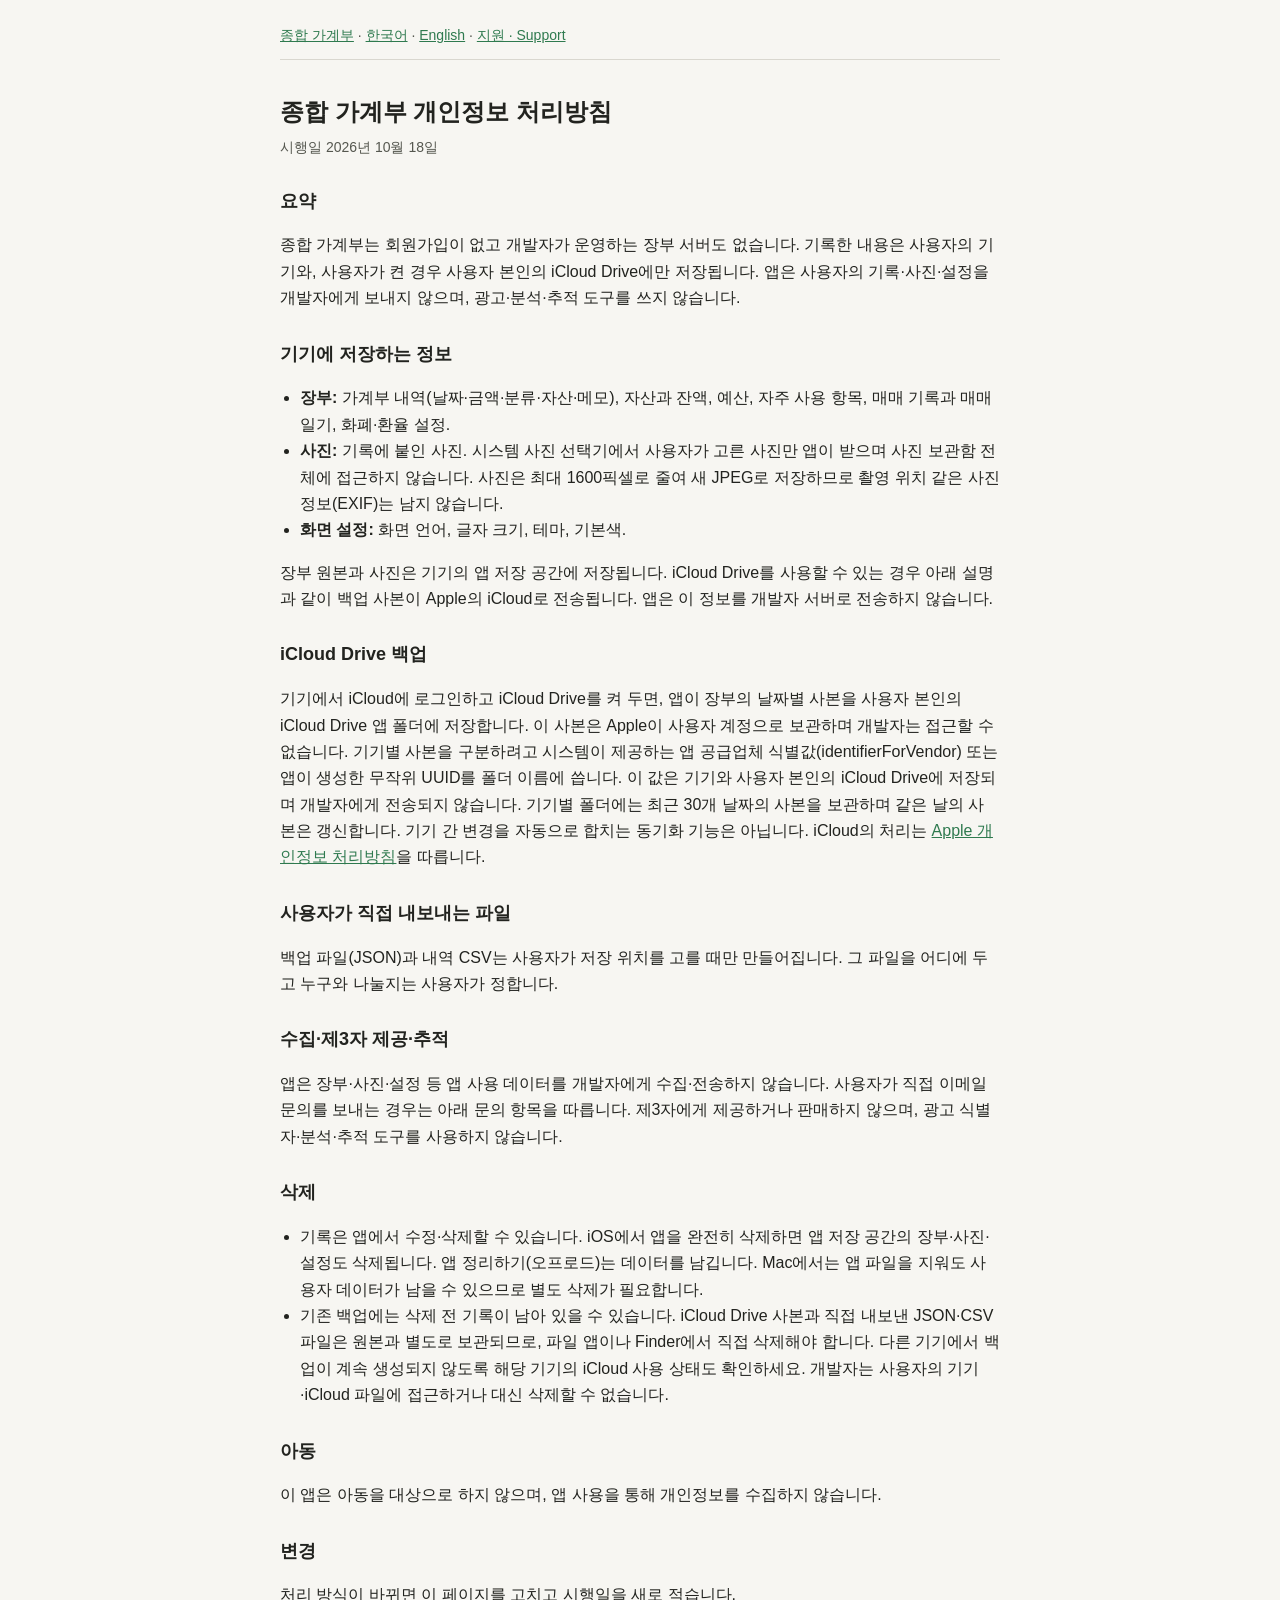
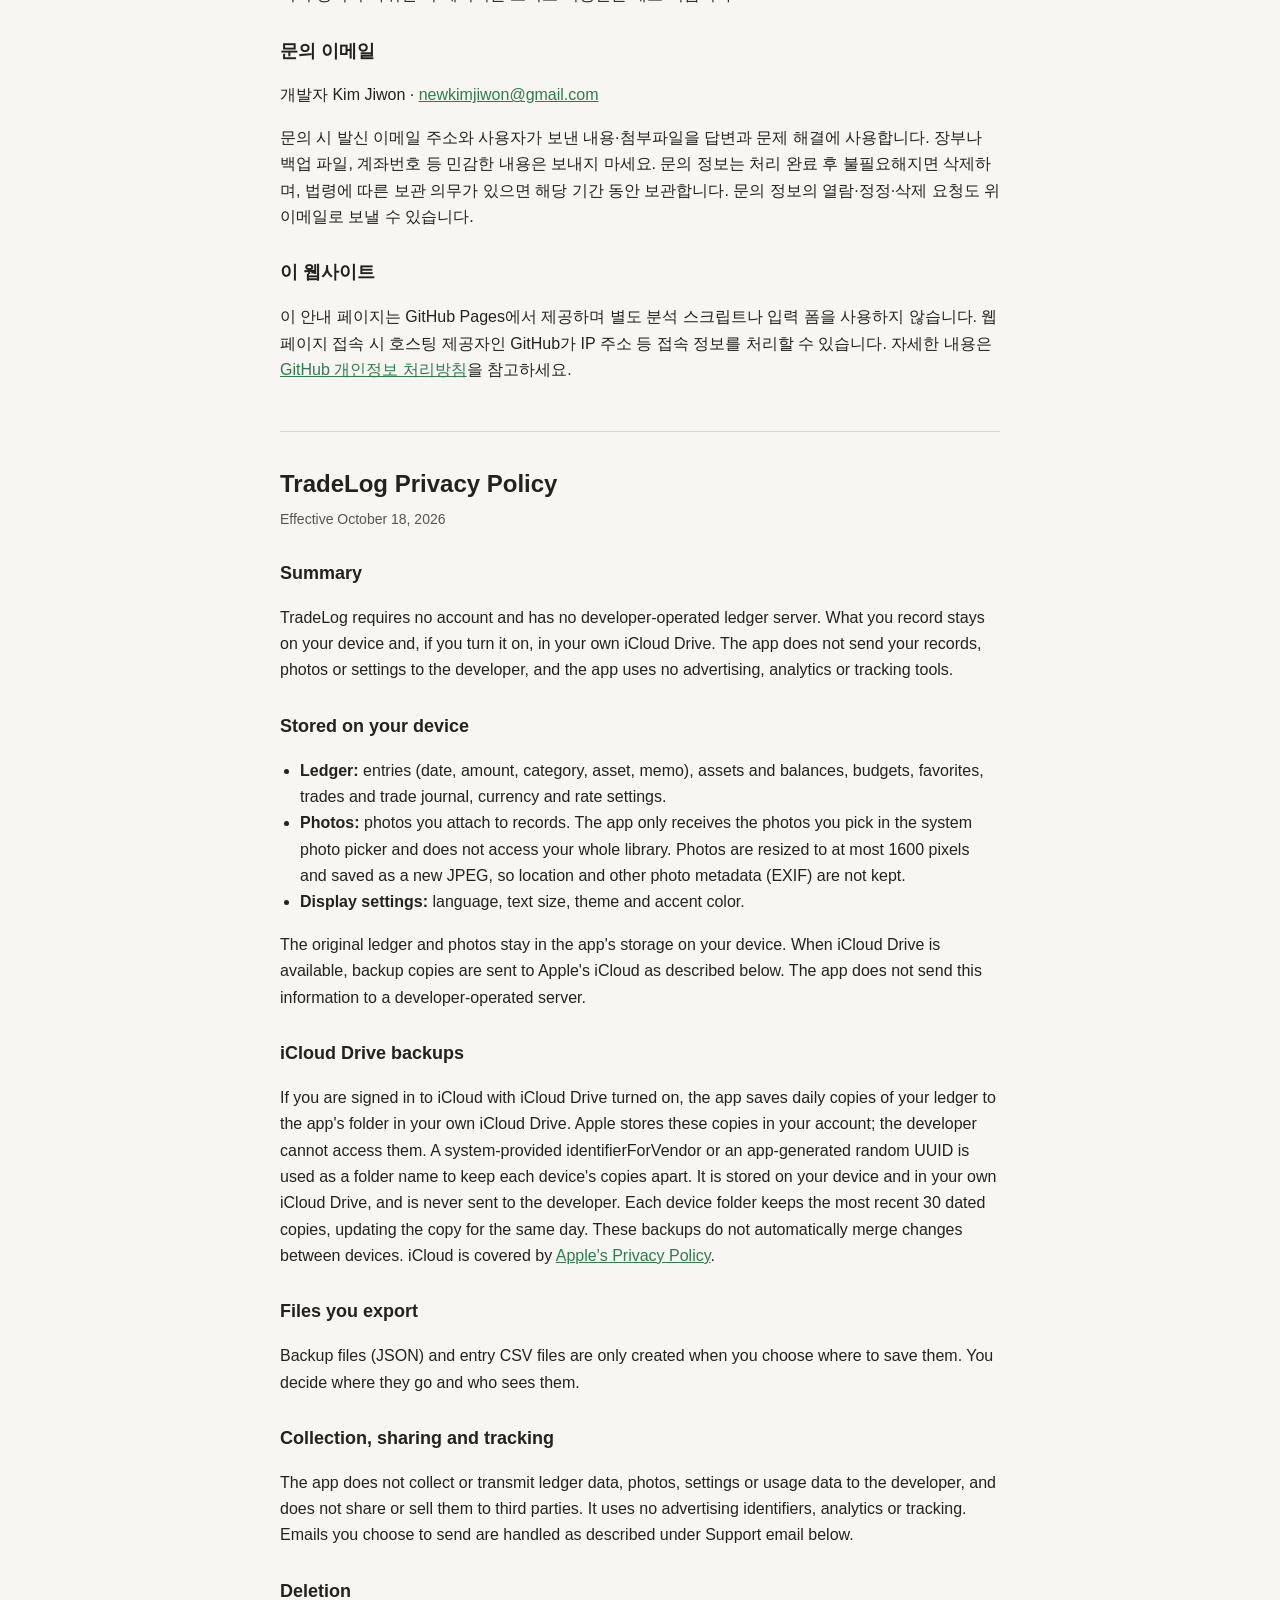
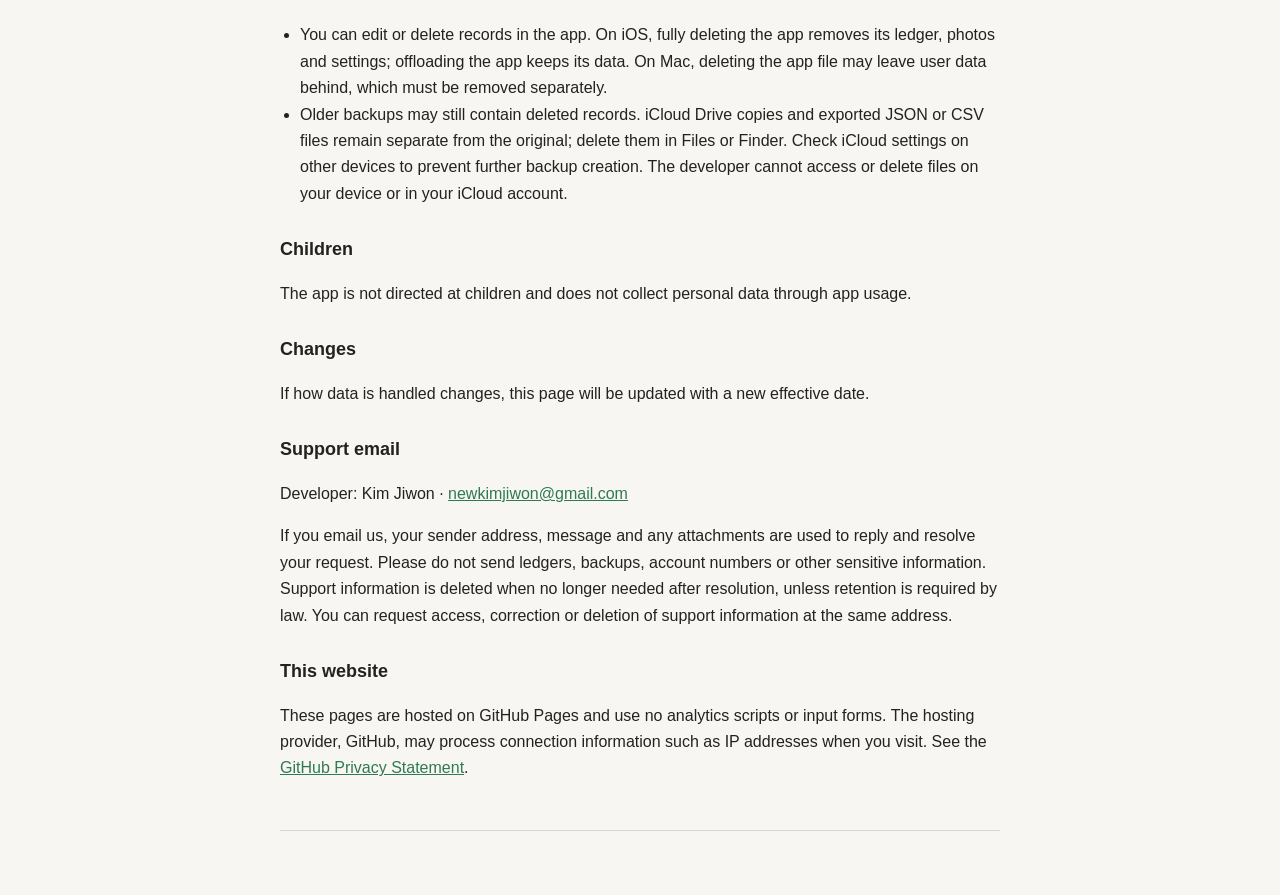
==== privacy.html @ f914785f "docs: 종합 가계부 개인정보 처리방침과 지원 페이지 공개" ====
<!doctype html>
<html lang="ko">
<head>
<meta charset="utf-8">
<meta name="viewport" content="width=device-width, initial-scale=1">
<meta name="description" content="종합 가계부(TradeLog)의 개인정보 처리방침과 고객 지원 안내입니다.">
<title>종합 가계부 개인정보 처리방침</title>
<link rel="stylesheet" href="site.css">
</head>
<body>
<main>
<nav><a href="index.html">종합 가계부</a> · <a href="#ko">한국어</a> · <a href="#en">English</a> · <a href="support.html">지원 · Support</a></nav>

<article id="ko" lang="ko">
<h1>종합 가계부 개인정보 처리방침</h1>
<p class="meta">시행일 2026년 10월 18일</p>

<h2>요약</h2>
<p>종합 가계부는 회원가입이 없고 개발자가 운영하는 장부 서버도 없습니다. 기록한 내용은 사용자의 기기와, 사용자가 켠 경우 사용자 본인의 iCloud Drive에만 저장됩니다. 앱은 사용자의 기록·사진·설정을 개발자에게 보내지 않으며, 광고·분석·추적 도구를 쓰지 않습니다.</p>

<h2>기기에 저장하는 정보</h2>
<ul>
<li><b>장부:</b> 가계부 내역(날짜·금액·분류·자산·메모), 자산과 잔액, 예산, 자주 사용 항목, 매매 기록과 매매일기, 화폐·환율 설정.</li>
<li><b>사진:</b> 기록에 붙인 사진. 시스템 사진 선택기에서 사용자가 고른 사진만 앱이 받으며 사진 보관함 전체에 접근하지 않습니다. 사진은 최대 1600픽셀로 줄여 새 JPEG로 저장하므로 촬영 위치 같은 사진 정보(EXIF)는 남지 않습니다.</li>
<li><b>화면 설정:</b> 화면 언어, 글자 크기, 테마, 기본색.</li>
</ul>
<p>장부 원본과 사진은 기기의 앱 저장 공간에 저장됩니다. iCloud Drive를 사용할 수 있는 경우 아래 설명과 같이 백업 사본이 Apple의 iCloud로 전송됩니다. 앱은 이 정보를 개발자 서버로 전송하지 않습니다.</p>

<h2>iCloud Drive 백업</h2>
<p>기기에서 iCloud에 로그인하고 iCloud Drive를 켜 두면, 앱이 장부의 날짜별 사본을 사용자 본인의 iCloud Drive 앱 폴더에 저장합니다. 이 사본은 Apple이 사용자 계정으로 보관하며 개발자는 접근할 수 없습니다. 기기별 사본을 구분하려고 시스템이 제공하는 앱 공급업체 식별값(identifierForVendor) 또는 앱이 생성한 무작위 UUID를 폴더 이름에 씁니다. 이 값은 기기와 사용자 본인의 iCloud Drive에 저장되며 개발자에게 전송되지 않습니다. 기기별 폴더에는 최근 30개 날짜의 사본을 보관하며 같은 날의 사본은 갱신합니다. 기기 간 변경을 자동으로 합치는 동기화 기능은 아닙니다. iCloud의 처리는 <a href="https://www.apple.com/legal/privacy/">Apple 개인정보 처리방침</a>을 따릅니다.</p>

<h2>사용자가 직접 내보내는 파일</h2>
<p>백업 파일(JSON)과 내역 CSV는 사용자가 저장 위치를 고를 때만 만들어집니다. 그 파일을 어디에 두고 누구와 나눌지는 사용자가 정합니다.</p>

<h2>수집·제3자 제공·추적</h2>
<p>앱은 장부·사진·설정 등 앱 사용 데이터를 개발자에게 수집·전송하지 않습니다. 사용자가 직접 이메일 문의를 보내는 경우는 아래 문의 항목을 따릅니다. 제3자에게 제공하거나 판매하지 않으며, 광고 식별자·분석·추적 도구를 사용하지 않습니다.</p>

<h2>삭제</h2>
<ul>
<li>기록은 앱에서 수정·삭제할 수 있습니다. iOS에서 앱을 완전히 삭제하면 앱 저장 공간의 장부·사진·설정도 삭제됩니다. 앱 정리하기(오프로드)는 데이터를 남깁니다. Mac에서는 앱 파일을 지워도 사용자 데이터가 남을 수 있으므로 별도 삭제가 필요합니다.</li>
<li>기존 백업에는 삭제 전 기록이 남아 있을 수 있습니다. iCloud Drive 사본과 직접 내보낸 JSON·CSV 파일은 원본과 별도로 보관되므로, 파일 앱이나 Finder에서 직접 삭제해야 합니다. 다른 기기에서 백업이 계속 생성되지 않도록 해당 기기의 iCloud 사용 상태도 확인하세요. 개발자는 사용자의 기기·iCloud 파일에 접근하거나 대신 삭제할 수 없습니다.</li>
</ul>

<h2>아동</h2>
<p>이 앱은 아동을 대상으로 하지 않으며, 앱 사용을 통해 개인정보를 수집하지 않습니다.</p>

<h2>변경</h2>
<p>처리 방식이 바뀌면 이 페이지를 고치고 시행일을 새로 적습니다.</p>

<h2>문의 이메일</h2>
<p>개발자 Kim Jiwon · <a href="mailto:newkimjiwon@gmail.com">newkimjiwon@gmail.com</a></p>
<p>문의 시 발신 이메일 주소와 사용자가 보낸 내용·첨부파일을 답변과 문제 해결에 사용합니다. 장부나 백업 파일, 계좌번호 등 민감한 내용은 보내지 마세요. 문의 정보는 처리 완료 후 불필요해지면 삭제하며, 법령에 따른 보관 의무가 있으면 해당 기간 동안 보관합니다. 문의 정보의 열람·정정·삭제 요청도 위 이메일로 보낼 수 있습니다.</p>
<h2>이 웹사이트</h2>
<p>이 안내 페이지는 GitHub Pages에서 제공하며 별도 분석 스크립트나 입력 폼을 사용하지 않습니다. 웹페이지 접속 시 호스팅 제공자인 GitHub가 IP 주소 등 접속 정보를 처리할 수 있습니다. 자세한 내용은 <a href="https://docs.github.com/en/site-policy/privacy-policies/github-general-privacy-statement">GitHub 개인정보 처리방침</a>을 참고하세요.</p>
</article>

<article id="en" lang="en">
<h1>TradeLog Privacy Policy</h1>
<p class="meta">Effective October 18, 2026</p>

<h2>Summary</h2>
<p>TradeLog requires no account and has no developer-operated ledger server. What you record stays on your device and, if you turn it on, in your own iCloud Drive. The app does not send your records, photos or settings to the developer, and the app uses no advertising, analytics or tracking tools.</p>

<h2>Stored on your device</h2>
<ul>
<li><b>Ledger:</b> entries (date, amount, category, asset, memo), assets and balances, budgets, favorites, trades and trade journal, currency and rate settings.</li>
<li><b>Photos:</b> photos you attach to records. The app only receives the photos you pick in the system photo picker and does not access your whole library. Photos are resized to at most 1600 pixels and saved as a new JPEG, so location and other photo metadata (EXIF) are not kept.</li>
<li><b>Display settings:</b> language, text size, theme and accent color.</li>
</ul>
<p>The original ledger and photos stay in the app's storage on your device. When iCloud Drive is available, backup copies are sent to Apple's iCloud as described below. The app does not send this information to a developer-operated server.</p>

<h2>iCloud Drive backups</h2>
<p>If you are signed in to iCloud with iCloud Drive turned on, the app saves daily copies of your ledger to the app's folder in your own iCloud Drive. Apple stores these copies in your account; the developer cannot access them. A system-provided identifierForVendor or an app-generated random UUID is used as a folder name to keep each device's copies apart. It is stored on your device and in your own iCloud Drive, and is never sent to the developer. Each device folder keeps the most recent 30 dated copies, updating the copy for the same day. These backups do not automatically merge changes between devices. iCloud is covered by <a href="https://www.apple.com/legal/privacy/">Apple's Privacy Policy</a>.</p>

<h2>Files you export</h2>
<p>Backup files (JSON) and entry CSV files are only created when you choose where to save them. You decide where they go and who sees them.</p>

<h2>Collection, sharing and tracking</h2>
<p>The app does not collect or transmit ledger data, photos, settings or usage data to the developer, and does not share or sell them to third parties. It uses no advertising identifiers, analytics or tracking. Emails you choose to send are handled as described under Support email below.</p>

<h2>Deletion</h2>
<ul>
<li>You can edit or delete records in the app. On iOS, fully deleting the app removes its ledger, photos and settings; offloading the app keeps its data. On Mac, deleting the app file may leave user data behind, which must be removed separately.</li>
<li>Older backups may still contain deleted records. iCloud Drive copies and exported JSON or CSV files remain separate from the original; delete them in Files or Finder. Check iCloud settings on other devices to prevent further backup creation. The developer cannot access or delete files on your device or in your iCloud account.</li>
</ul>

<h2>Children</h2>
<p>The app is not directed at children and does not collect personal data through app usage.</p>

<h2>Changes</h2>
<p>If how data is handled changes, this page will be updated with a new effective date.</p>

<h2>Support email</h2>
<p>Developer: Kim Jiwon · <a href="mailto:newkimjiwon@gmail.com">newkimjiwon@gmail.com</a></p>
<p>If you email us, your sender address, message and any attachments are used to reply and resolve your request. Please do not send ledgers, backups, account numbers or other sensitive information. Support information is deleted when no longer needed after resolution, unless retention is required by law. You can request access, correction or deletion of support information at the same address.</p>
<h2>This website</h2>
<p>These pages are hosted on GitHub Pages and use no analytics scripts or input forms. The hosting provider, GitHub, may process connection information such as IP addresses when you visit. See the <a href="https://docs.github.com/en/site-policy/privacy-policies/github-general-privacy-statement">GitHub Privacy Statement</a>.</p>
</article>
</main>
</body>
</html>
---- site.css ----
:root{--bg:#f7f6f2;--ink:#22231f;--ink-2:#55574f;--rule:#d9d7cf;--accent:#2f7a4f;color-scheme:light dark}
@media (prefers-color-scheme:dark){:root{--bg:#232320;--ink:#ecebe6;--ink-2:#a9a89f;--rule:#3a3a35;--accent:#8fd19e}}
body{margin:0;background:var(--bg);color:var(--ink);font:16px/1.65 -apple-system,BlinkMacSystemFont,"Apple SD Gothic Neo","Noto Sans KR",sans-serif}
main{max-width:720px;margin:0 auto;padding:24px 16px 64px}
nav{font-size:14px;color:var(--ink-2);padding-bottom:12px;border-bottom:1px solid var(--rule)}
a{color:var(--accent)}
article{padding:8px 0 32px;border-bottom:1px solid var(--rule)}
h1{font-size:24px;margin:24px 0 4px}
h2{font-size:18px;margin:28px 0 6px}
h3{font-size:16px;margin:20px 0 4px}
.meta{color:var(--ink-2);font-size:14px;margin:0}
ul{padding-left:20px}
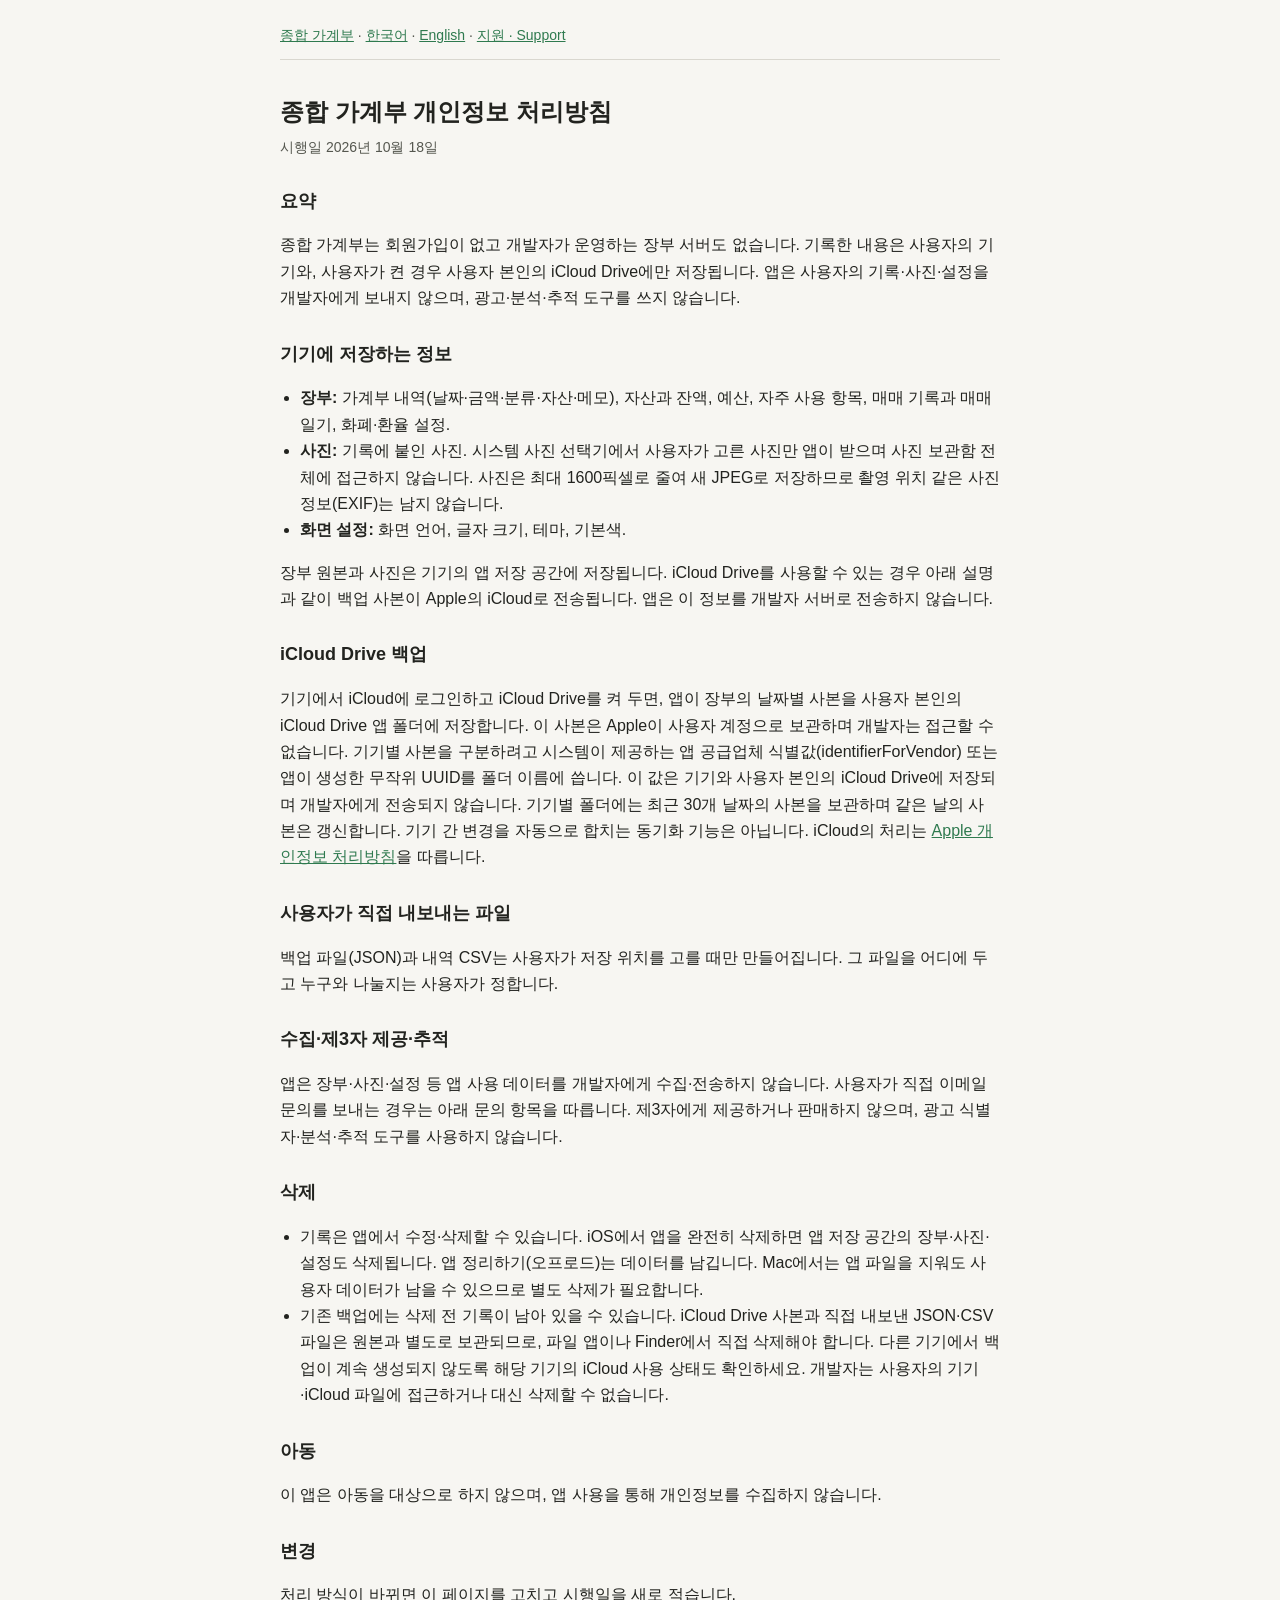
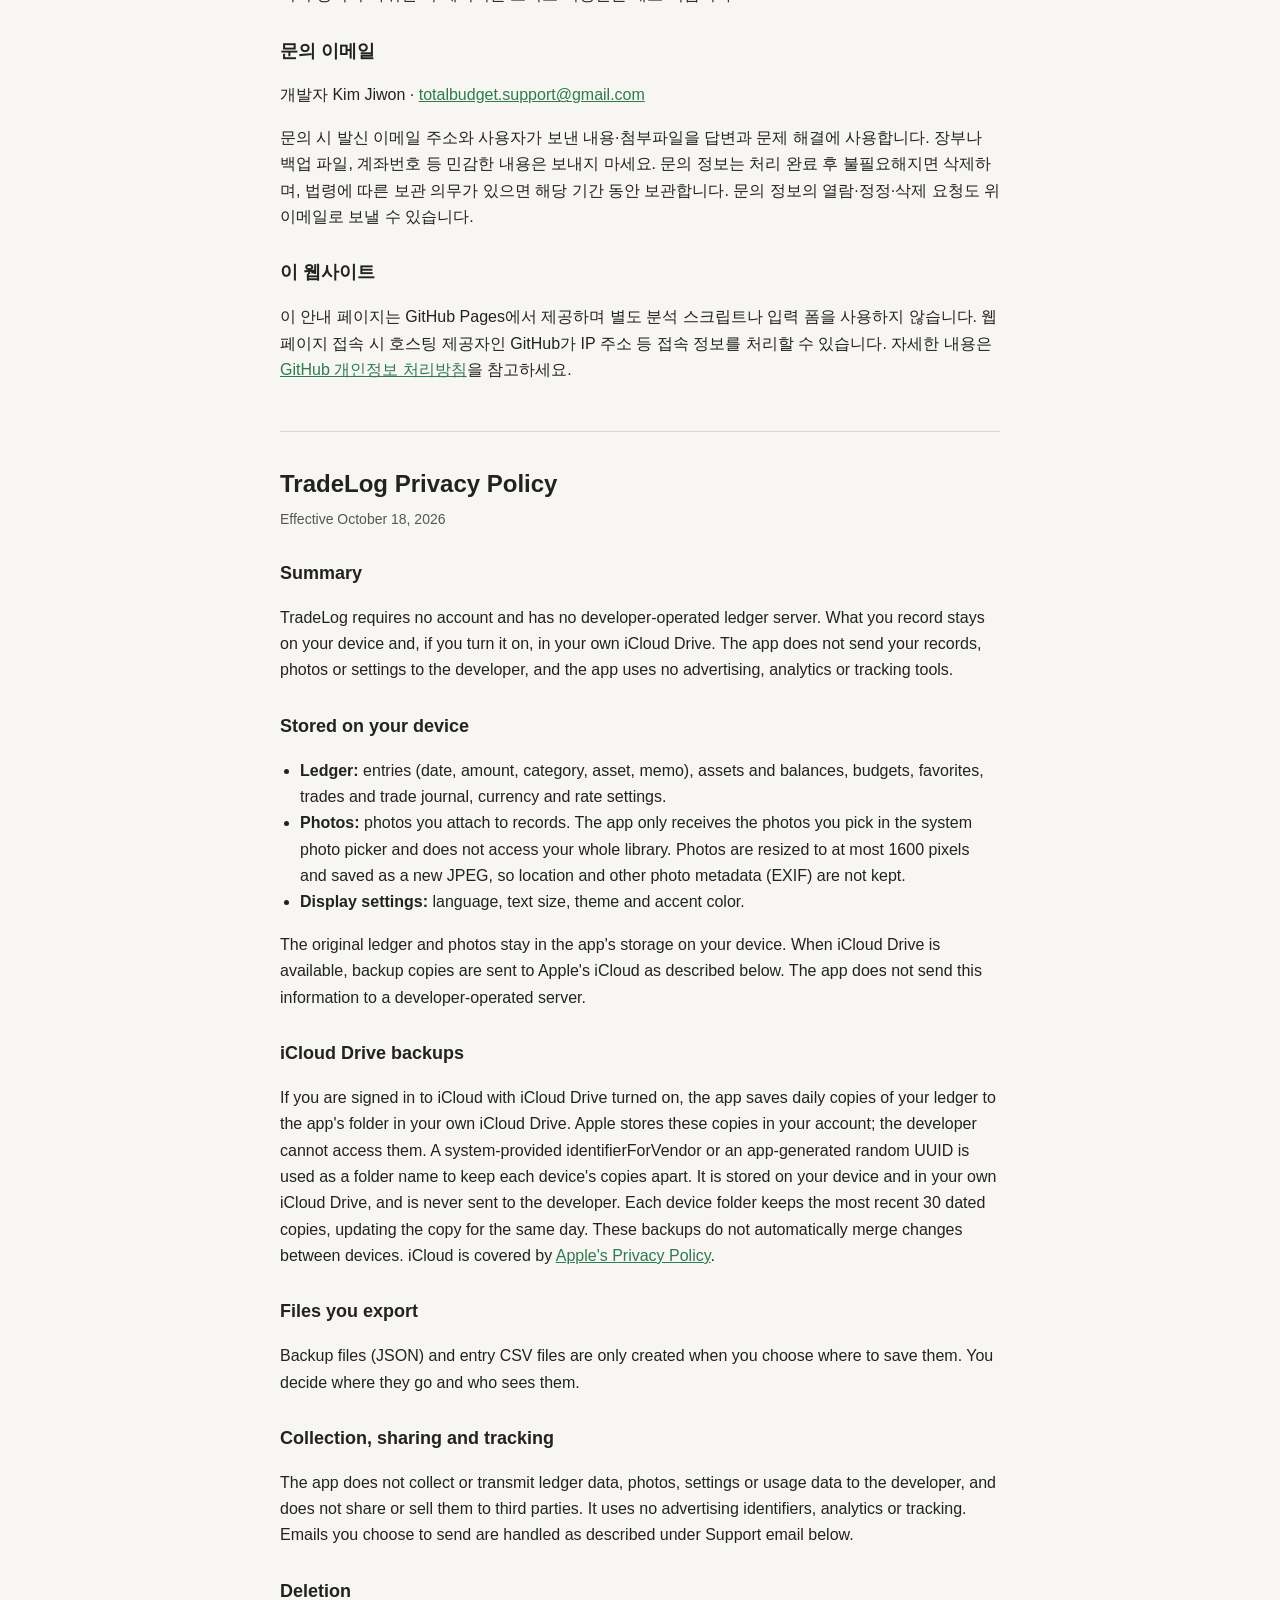
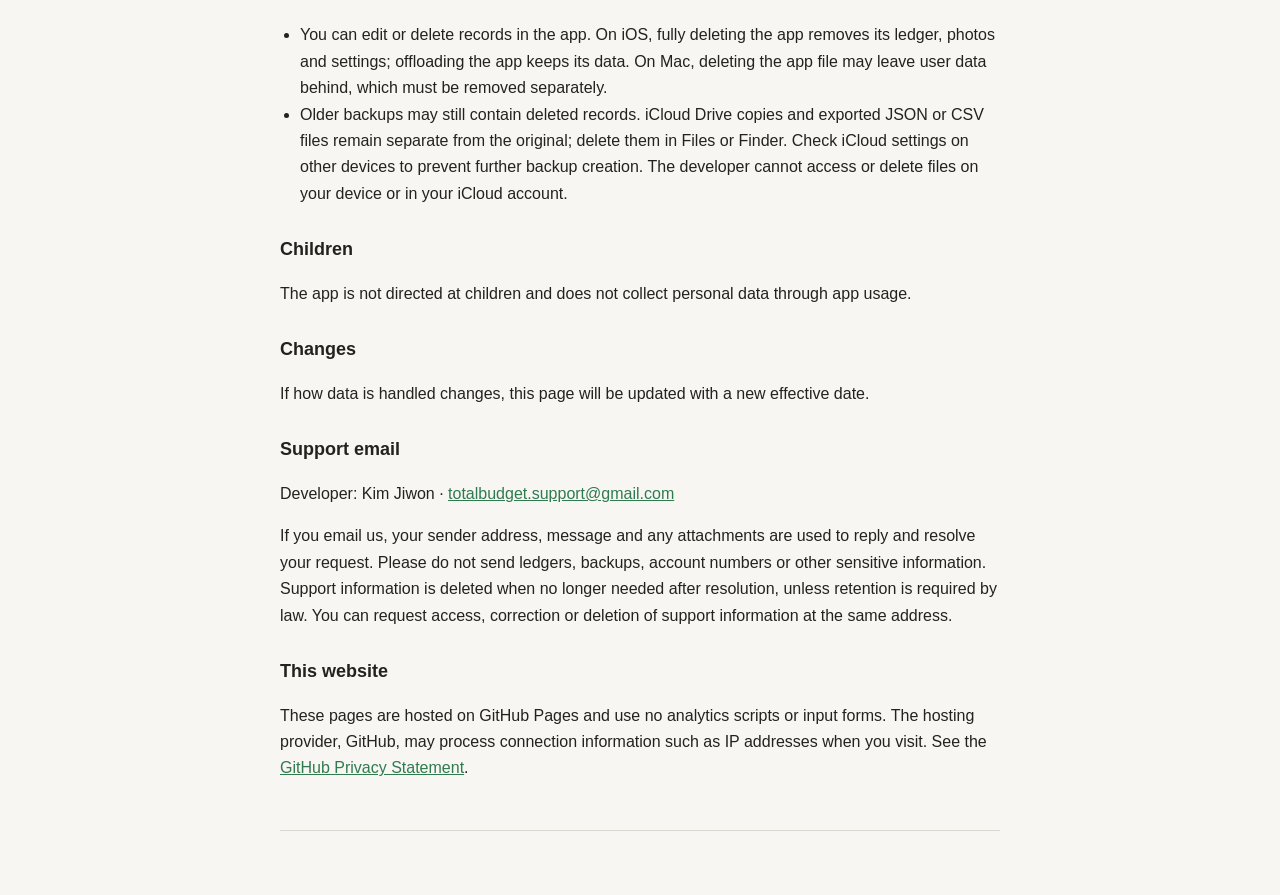
==== commit c813c2fb: "docs: 문의 이메일을 전용 지원 주소로 변경" ====
--- a/privacy.html
+++ b/privacy.html
@@ -48,7 +48,7 @@
 <p>처리 방식이 바뀌면 이 페이지를 고치고 시행일을 새로 적습니다.</p>
 
 <h2>문의 이메일</h2>
-<p>개발자 Kim Jiwon · <a href="mailto:newkimjiwon@gmail.com">newkimjiwon@gmail.com</a></p>
+<p>개발자 Kim Jiwon · <a href="mailto:totalbudget.support@gmail.com">totalbudget.support@gmail.com</a></p>
 <p>문의 시 발신 이메일 주소와 사용자가 보낸 내용·첨부파일을 답변과 문제 해결에 사용합니다. 장부나 백업 파일, 계좌번호 등 민감한 내용은 보내지 마세요. 문의 정보는 처리 완료 후 불필요해지면 삭제하며, 법령에 따른 보관 의무가 있으면 해당 기간 동안 보관합니다. 문의 정보의 열람·정정·삭제 요청도 위 이메일로 보낼 수 있습니다.</p>
 <h2>이 웹사이트</h2>
 <p>이 안내 페이지는 GitHub Pages에서 제공하며 별도 분석 스크립트나 입력 폼을 사용하지 않습니다. 웹페이지 접속 시 호스팅 제공자인 GitHub가 IP 주소 등 접속 정보를 처리할 수 있습니다. 자세한 내용은 <a href="https://docs.github.com/en/site-policy/privacy-policies/github-general-privacy-statement">GitHub 개인정보 처리방침</a>을 참고하세요.</p>
@@ -91,7 +91,7 @@
 <p>If how data is handled changes, this page will be updated with a new effective date.</p>
 
 <h2>Support email</h2>
-<p>Developer: Kim Jiwon · <a href="mailto:newkimjiwon@gmail.com">newkimjiwon@gmail.com</a></p>
+<p>Developer: Kim Jiwon · <a href="mailto:totalbudget.support@gmail.com">totalbudget.support@gmail.com</a></p>
 <p>If you email us, your sender address, message and any attachments are used to reply and resolve your request. Please do not send ledgers, backups, account numbers or other sensitive information. Support information is deleted when no longer needed after resolution, unless retention is required by law. You can request access, correction or deletion of support information at the same address.</p>
 <h2>This website</h2>
 <p>These pages are hosted on GitHub Pages and use no analytics scripts or input forms. The hosting provider, GitHub, may process connection information such as IP addresses when you visit. See the <a href="https://docs.github.com/en/site-policy/privacy-policies/github-general-privacy-statement">GitHub Privacy Statement</a>.</p>
